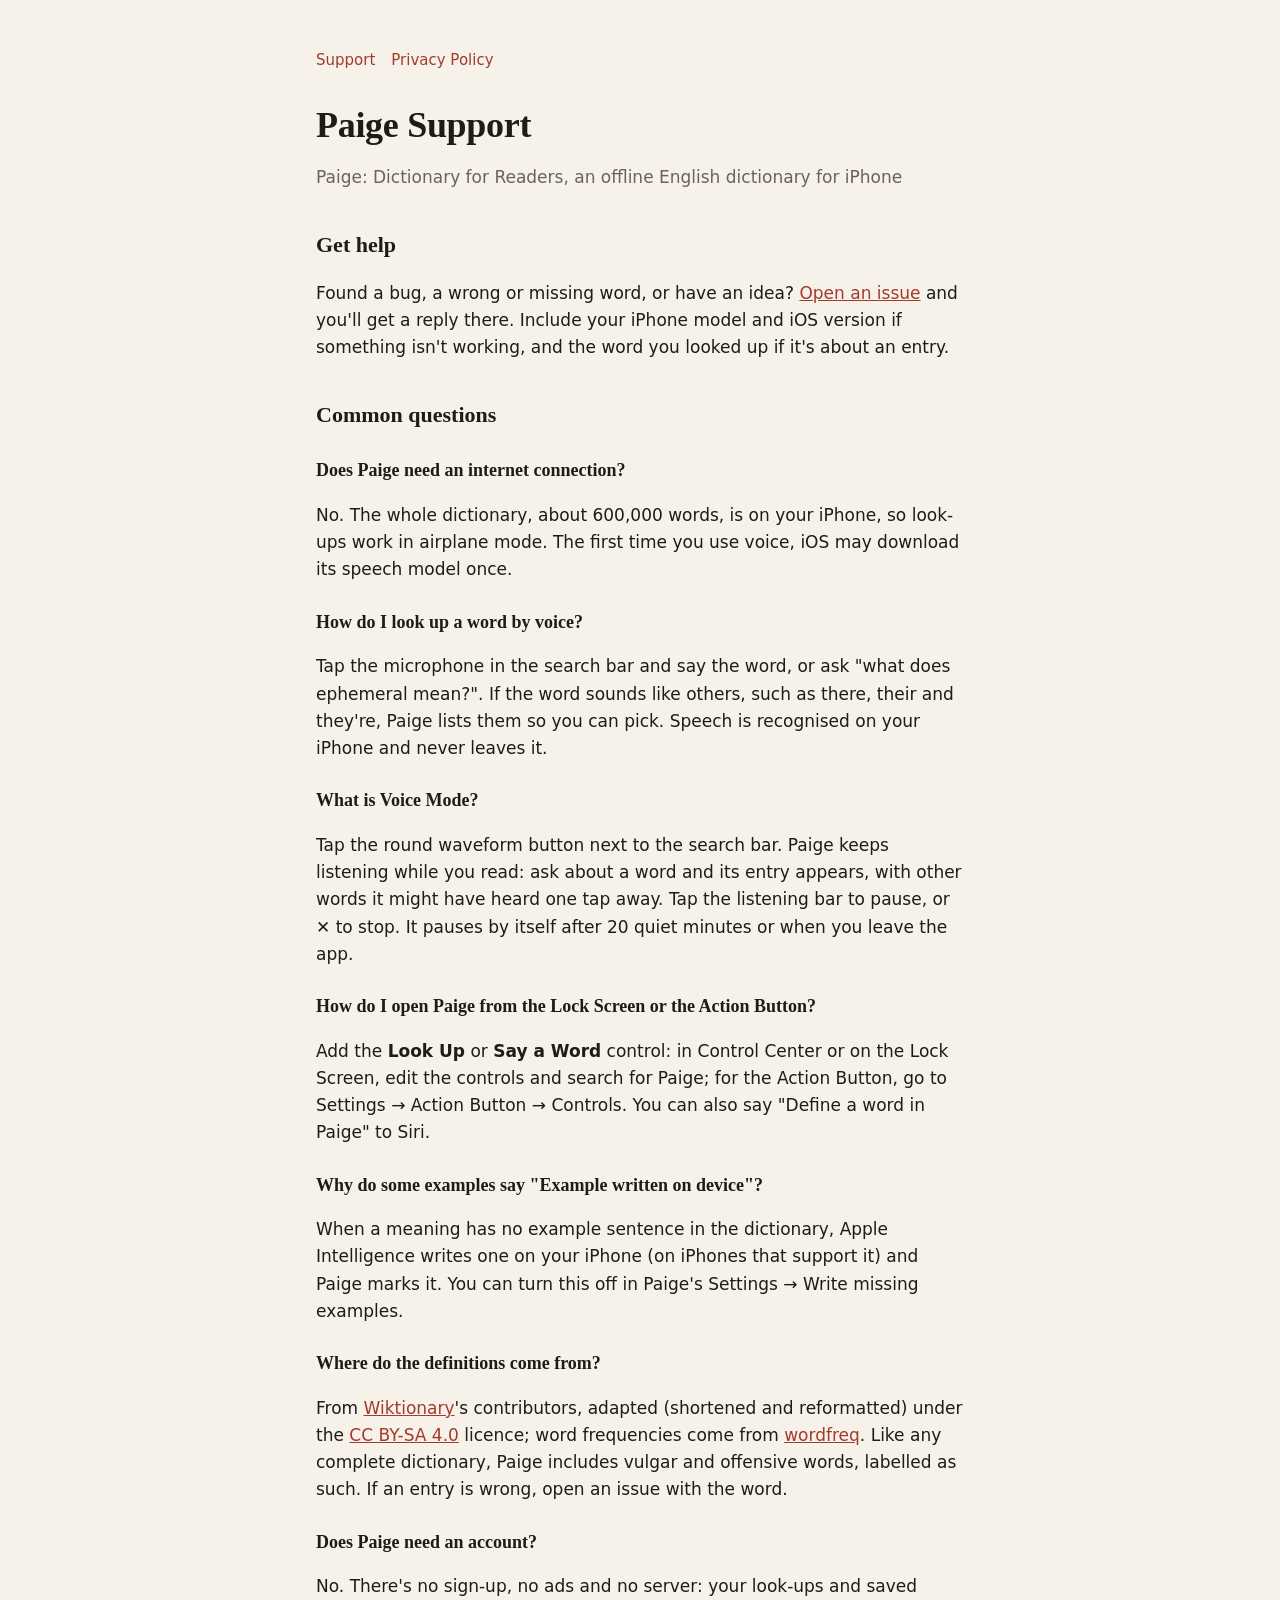
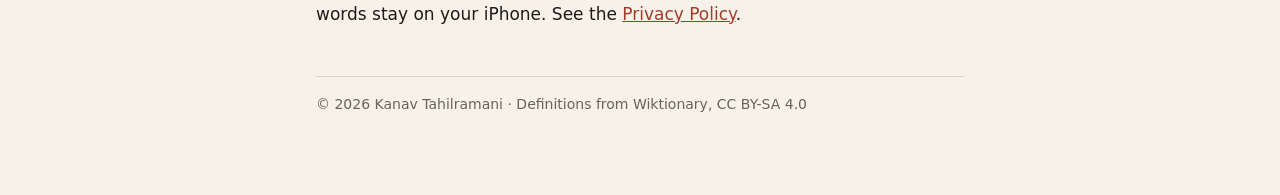
==== index.html @ 1f03bb27 "Support and privacy pages for Paige" ====
<!doctype html>
<html lang="en">
<head>
<meta charset="utf-8">
<meta name="viewport" content="width=device-width, initial-scale=1">
<title>Paige Support</title>
<meta name="description" content="Support for Paige: Dictionary for Readers, an offline English dictionary for iPhone.">
<link rel="stylesheet" href="style.css">
</head>
<body>
<main>
<nav><a href="./">Support</a><a href="privacy/">Privacy Policy</a></nav>
<h1>Paige Support</h1>
<p class="muted">Paige: Dictionary for Readers, an offline English dictionary for iPhone</p>

<h2>Get help</h2>
<p>Found a bug, a wrong or missing word, or have an idea? <a href="https://github.com/kanavtahilramani/paige-app/issues/new">Open an issue</a> and you'll get a reply there. Include your iPhone model and iOS version if something isn't working, and the word you looked up if it's about an entry.</p>

<h2>Common questions</h2>
<h3>Does Paige need an internet connection?</h3>
<p>No. The whole dictionary, about 600,000 words, is on your iPhone, so look-ups work in airplane mode. The first time you use voice, iOS may download its speech model once.</p>
<h3>How do I look up a word by voice?</h3>
<p>Tap the microphone in the search bar and say the word, or ask "what does ephemeral mean?". If the word sounds like others, such as there, their and they're, Paige lists them so you can pick. Speech is recognised on your iPhone and never leaves it.</p>
<h3>What is Voice Mode?</h3>
<p>Tap the round waveform button next to the search bar. Paige keeps listening while you read: ask about a word and its entry appears, with other words it might have heard one tap away. Tap the listening bar to pause, or ✕ to stop. It pauses by itself after 20 quiet minutes or when you leave the app.</p>
<h3>How do I open Paige from the Lock Screen or the Action Button?</h3>
<p>Add the <strong>Look Up</strong> or <strong>Say a Word</strong> control: in Control Center or on the Lock Screen, edit the controls and search for Paige; for the Action Button, go to Settings → Action Button → Controls. You can also say "Define a word in Paige" to Siri.</p>
<h3>Why do some examples say "Example written on device"?</h3>
<p>When a meaning has no example sentence in the dictionary, Apple Intelligence writes one on your iPhone (on iPhones that support it) and Paige marks it. You can turn this off in Paige's Settings → Write missing examples.</p>
<h3>Where do the definitions come from?</h3>
<p>From <a href="https://en.wiktionary.org">Wiktionary</a>'s contributors, adapted (shortened and reformatted) under the <a href="https://creativecommons.org/licenses/by-sa/4.0/">CC BY-SA 4.0</a> licence; word frequencies come from <a href="https://github.com/rspeer/wordfreq">wordfreq</a>. Like any complete dictionary, Paige includes vulgar and offensive words, labelled as such. If an entry is wrong, open an issue with the word.</p>
<h3>Does Paige need an account?</h3>
<p>No. There's no sign-up, no ads and no server: your look-ups and saved words stay on your iPhone. See the <a href="privacy/">Privacy Policy</a>.</p>

<footer>© 2026 Kanav Tahilramani · Definitions from Wiktionary, CC BY-SA 4.0</footer>
</main>
</body>
</html>
---- style.css ----
:root { --bg: #f6f2ea; --text: #1f1b16; --muted: #6b6359; --accent: #a33b2b; --rule: #ddd5c8; }
@media (prefers-color-scheme: dark) {
  :root { --bg: #141312; --text: #eee8df; --muted: #a39b90; --accent: #e58a72; --rule: #3a3632; }
}
* { box-sizing: border-box; }
body { margin: 0; background: var(--bg); color: var(--text);
  font: 17px/1.6 -apple-system, BlinkMacSystemFont, "Segoe UI", system-ui, sans-serif; }
main { max-width: 680px; margin: 0 auto; padding: 48px 16px 80px; }
h1, h2, h3 { font-family: ui-serif, "New York", Georgia, serif; font-weight: 600; }
h1 { font-size: 36px; line-height: 1.2; margin: 0 0 8px; letter-spacing: -0.3px; }
h2 { font-size: 22px; margin: 36px 0 8px; }
h3 { font-size: 18px; margin: 24px 0 4px; }
.muted { color: var(--muted); }
a { color: var(--accent); }
ul { padding-left: 22px; }
li { margin: 6px 0; }
nav { margin-bottom: 32px; font-size: 15px; }
nav a { margin-right: 16px; text-decoration: none; }
footer { margin-top: 48px; padding-top: 16px; border-top: 1px solid var(--rule); font-size: 14px; color: var(--muted); }
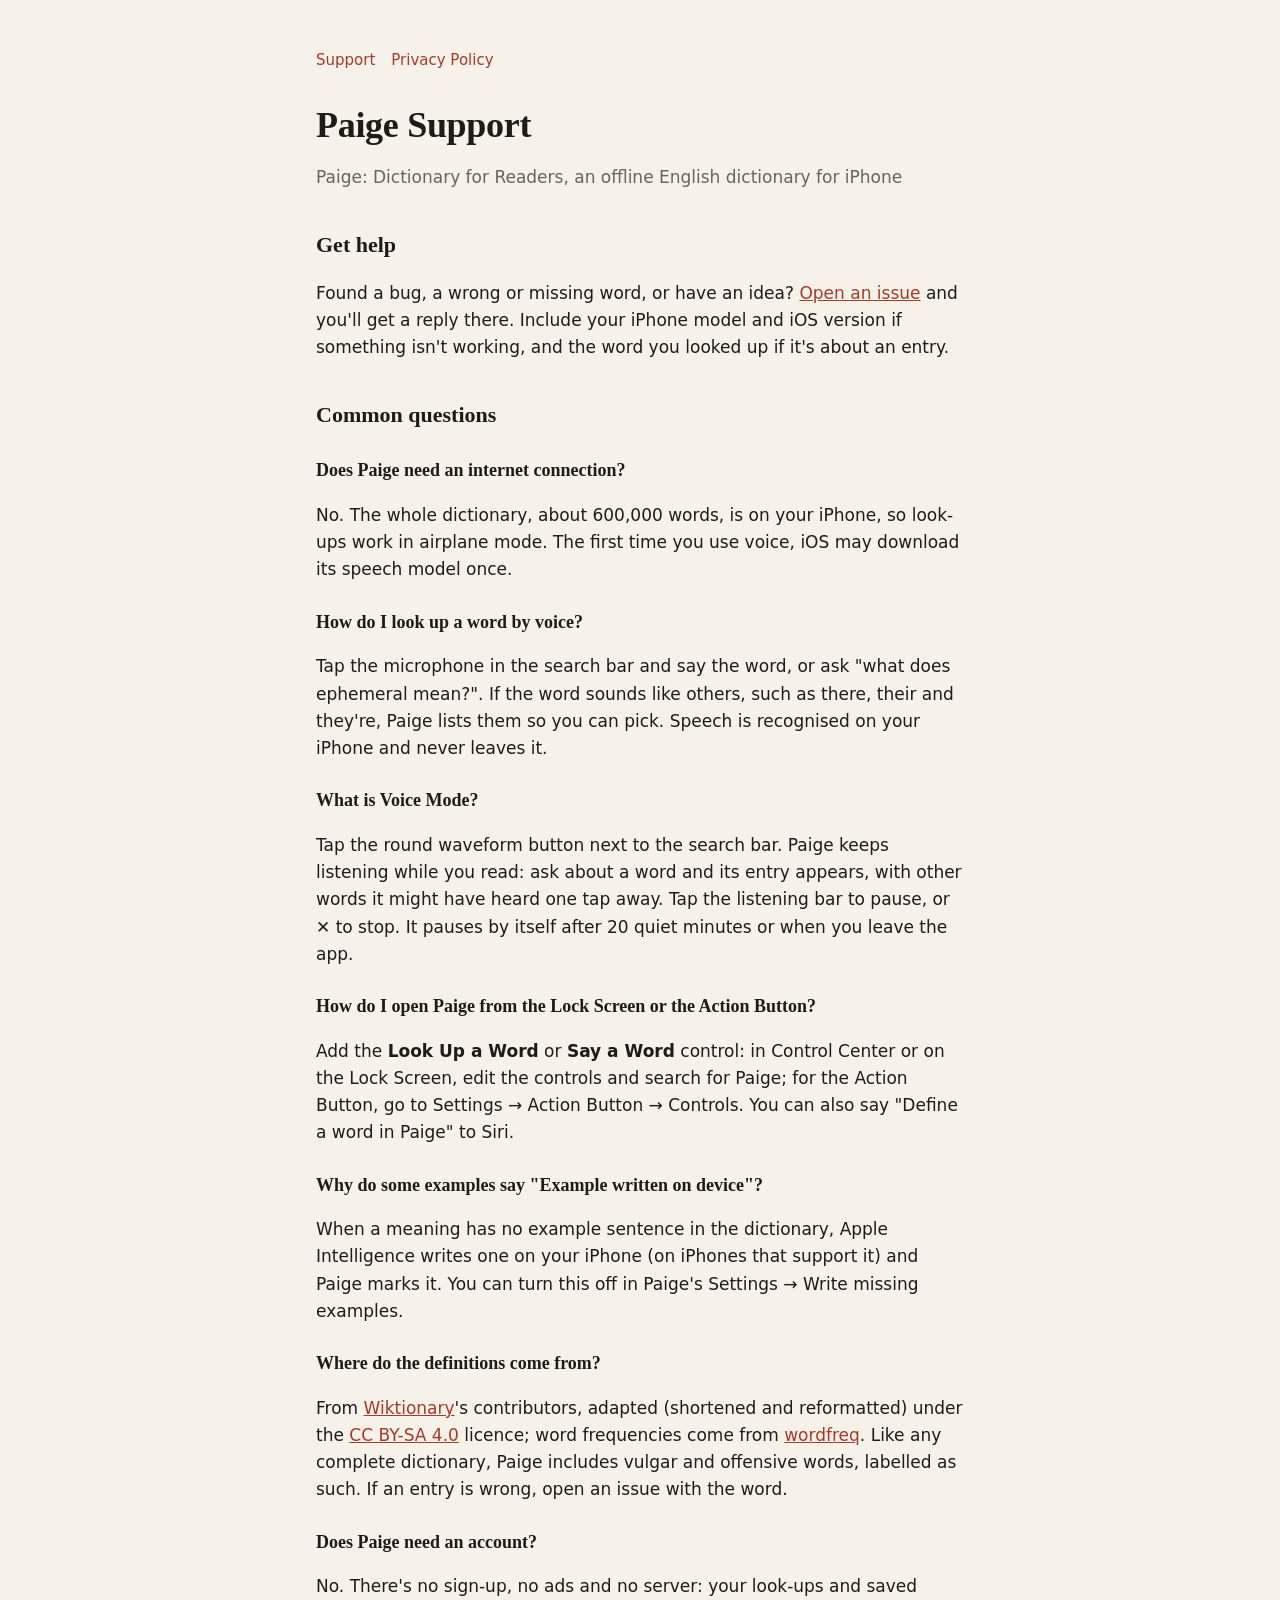
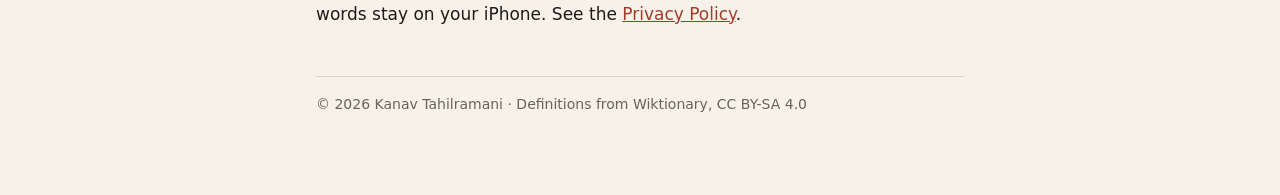
==== commit f2ccaae0: "Name the Look Up a Word control as iOS shows it" ====
--- a/index.html
+++ b/index.html
@@ -24,7 +24,7 @@
 <h3>What is Voice Mode?</h3>
 <p>Tap the round waveform button next to the search bar. Paige keeps listening while you read: ask about a word and its entry appears, with other words it might have heard one tap away. Tap the listening bar to pause, or ✕ to stop. It pauses by itself after 20 quiet minutes or when you leave the app.</p>
 <h3>How do I open Paige from the Lock Screen or the Action Button?</h3>
-<p>Add the <strong>Look Up</strong> or <strong>Say a Word</strong> control: in Control Center or on the Lock Screen, edit the controls and search for Paige; for the Action Button, go to Settings → Action Button → Controls. You can also say "Define a word in Paige" to Siri.</p>
+<p>Add the <strong>Look Up a Word</strong> or <strong>Say a Word</strong> control: in Control Center or on the Lock Screen, edit the controls and search for Paige; for the Action Button, go to Settings → Action Button → Controls. You can also say "Define a word in Paige" to Siri.</p>
 <h3>Why do some examples say "Example written on device"?</h3>
 <p>When a meaning has no example sentence in the dictionary, Apple Intelligence writes one on your iPhone (on iPhones that support it) and Paige marks it. You can turn this off in Paige's Settings → Write missing examples.</p>
 <h3>Where do the definitions come from?</h3>
